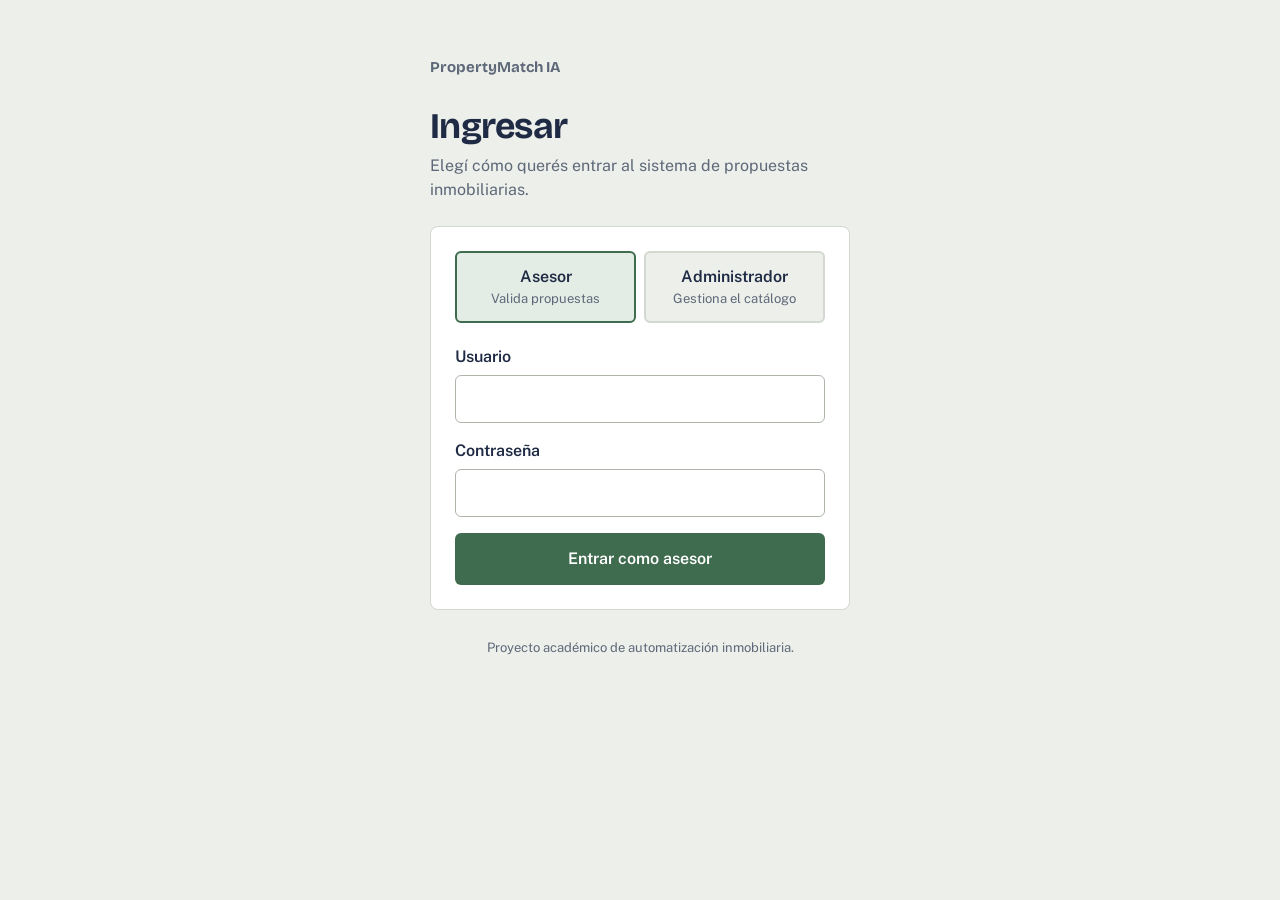
==== admin.html @ c4fa0ded "Login con usuario y contrasena, panel de administrador y asignacion por cercania - index.html: pasa " ====
<!DOCTYPE html>
<html lang="es">
<head>
<meta charset="UTF-8">
<meta name="viewport" content="width=device-width, initial-scale=1">
<title>Administración · PropertyMatch IA</title>
<link rel="preconnect" href="https://fonts.googleapis.com">
<link rel="preconnect" href="https://fonts.gstatic.com" crossorigin>
<link href="https://fonts.googleapis.com/css2?family=Bricolage+Grotesque:opsz,wght@12..96,500;12..96,700&family=Public+Sans:wght@400;500;600&display=swap" rel="stylesheet">
<link rel="stylesheet" href="pm.css">
<style>
  .wrap { max-width: 1040px; margin: 0 auto; padding: 32px 20px 64px; }
  h1 { font-weight: 700; font-size: clamp(28px, 5vw, 36px); letter-spacing: -0.02em; margin: 0 0 20px; }
  h2 { font-weight: 700; font-size: 20px; margin: 0 0 4px; }
  .sub { color: var(--muted); font-size: 14px; margin: 0 0 14px; }
  section { margin: 36px 0 0; }

  .resumen { display: grid; grid-template-columns: repeat(auto-fit, minmax(150px, 1fr)); gap: 12px; }
  .dato { background: var(--paper); border: 1px solid var(--line); border-radius: 8px; padding: 14px 16px; }
  .dato strong { display: block; font-family: var(--display); font-size: 28px; line-height: 1.1; }
  .dato span { color: var(--muted); font-size: 14px; }
  .dato.alerta { border-color: #E8D28A; background: var(--warn-soft); }

  .tabla-wrap { background: var(--paper); border: 1px solid var(--line); border-radius: 8px; overflow-x: auto; }
  table { width: 100%; border-collapse: collapse; font-size: 14px; min-width: 640px; }
  th, td { padding: 10px 12px; text-align: left; border-bottom: 1px solid var(--line); vertical-align: middle; }
  th { font-weight: 600; color: var(--muted); background: #F7F8F6; font-size: 13px; }
  tr:last-child td { border-bottom: 0; }
  td.num, th.num { text-align: right; white-space: nowrap; }
  td select { padding: 7px 8px; min-width: 150px; }
  .tag { display: inline-block; font-size: 12px; font-weight: 600; padding: 2px 8px; border-radius: 4px; background: #E8ECF5; color: #34416B; }
  .tag.off { background: var(--no-soft); color: var(--no); }
  .tag.sin { background: var(--warn-soft); color: #7A5B00; }
  .traspaso { display: flex; gap: 6px; align-items: center; }
  .vacio { padding: 22px; color: var(--muted); text-align: center; }

  details.nueva { background: var(--paper); border: 1px solid var(--line); border-radius: 8px; padding: 0; margin: 0 0 14px; }
  details.nueva > summary { padding: 14px 16px; cursor: pointer; font-weight: 600; }
  details.nueva form { padding: 4px 16px 18px; }
  .grid { display: grid; grid-template-columns: repeat(auto-fit, minmax(190px, 1fr)); gap: 14px; margin: 0 0 14px; }
  .grid .ancho { grid-column: 1 / -1; }
  .chk { display: flex; gap: 20px; flex-wrap: wrap; margin: 0 0 16px; }
  .chk label { display: flex; gap: 8px; align-items: center; font-weight: 500; margin: 0; }
  .chk input { width: 18px; height: 18px; }
  .acciones-form { display: flex; gap: 10px; align-items: center; flex-wrap: wrap; }

  dialog { border: 1px solid var(--line); border-radius: 10px; padding: 22px; width: min(420px, 92vw); color: var(--ink); background: var(--paper); }
  dialog::backdrop { background: rgba(31,42,68,.45); }
  dialog h3 { font-size: 20px; margin: 0 0 4px; }
  dialog .campo { margin: 14px 0; }
  dialog .acciones-form { justify-content: flex-end; margin-top: 18px; }
  .barra { height: 8px; border-radius: 4px; background: var(--line); overflow: hidden; min-width: 70px; margin-top: 4px; }
  .barra > i { display: block; height: 100%; background: var(--ok); }
  .pct { font-weight: 700; font-family: var(--display); font-size: 16px; }
  .nota { font-size: 13px; color: var(--muted); margin: 10px 2px 0; }
  tr.inactivo td { opacity: .6; }
  tr.inactivo td:last-child, tr.inactivo td.cuenta { opacity: 1; }
  .estado-clave { font-size: 12px; font-weight: 600; padding: 2px 8px; border-radius: 4px; }
  .estado-clave.si { background: var(--ok-soft); color: var(--ok); }
  .estado-clave.no { background: var(--warn-soft); color: #7A5B00; }
  .toast { position: fixed; left: 50%; bottom: 24px; transform: translateX(-50%); max-width: 90vw; z-index: 5; box-shadow: 0 4px 16px rgba(0,0,0,.15); margin: 0; }
</style>
</head>
<body>
<main class="wrap">
  <header class="topbar">
    <p class="brand">PropertyMatch · Administración</p>
    <div class="who"><span id="quien"></span><button id="miClave" class="link-btn" type="button">Cambiar mi contraseña</button><button id="salir" class="link-btn" type="button">Cerrar sesión</button></div>
  </header>
  <div id="demoNote" class="demo" hidden>Modo demo: los cambios se guardan solo en esta pestaña, no en la base real.</div>

  <h1>Panel de administración</h1>
  <p id="cargando" class="sub">Cargando datos…</p>
  <p id="fallo" class="msg err" hidden></p>

  <div id="contenido" hidden>
    <div class="resumen" id="resumen"></div>

    <section>
      <h2>Asesores</h2>
      <p class="sub">Cuántas propiedades y clientes tiene cada uno, su acceso al sistema y la opción de pasar toda su cartera a otro asesor. Toda propiedad tiene que tener un asesor.</p>
      <details class="nueva" id="nuevoAsesor">
        <summary>+ Dar de alta un asesor</summary>
        <form id="formAsesor" novalidate>
          <div class="grid">
            <div><label for="aNombre">Nombre y apellido</label><input type="text" id="aNombre" maxlength="100" required></div>
            <div><label for="aEmail">Email</label><input type="email" id="aEmail" maxlength="160" required></div>
            <div><label for="aTel">Teléfono (opcional)</label><input type="text" id="aTel" maxlength="40"></div>
            <div><label for="aZona">Zona que cubre</label><input type="text" id="aZona" maxlength="100" placeholder="Ej.: Malvín y Buceo" required></div>
            <div><label for="aUsuario">Usuario</label><input type="text" id="aUsuario" maxlength="40" autocapitalize="none" spellcheck="false" required></div>
            <div><label for="aClave">Contraseña inicial</label><input type="password" id="aClave" autocomplete="new-password" minlength="8" required></div>
          </div>
          <p class="nota" style="margin:0 0 14px">La zona se usa para asignarle propiedades por cercanía. La contraseña tiene al menos 8 caracteres; la persona puede pedir que se la cambien.</p>
          <div class="acciones-form">
            <button type="submit" class="btn-ok">Dar de alta</button>
            <span id="errAsesor" class="msg err" role="alert" hidden></span>
          </div>
        </form>
      </details>

      <div class="tabla-wrap"><table>
        <thead><tr><th>Asesor</th><th>Zona</th><th class="num">Propiedades</th><th class="num">Clientes</th><th>Acceso</th><th>Pasar propiedades a</th><th>Cuenta</th></tr></thead>
        <tbody id="tAsesores"></tbody>
      </table></div>
    </section>

    <section>
      <h2>Rendimiento de los asesores</h2>
      <p class="sub">Para ver quién cierra mejor, no solo quién manda más propuestas.</p>
      <div class="tabla-wrap"><table>
        <thead><tr><th>Asesor</th><th class="num">Clientes</th><th class="num">Pendientes</th><th class="num">Aprobadas</th><th class="num">Rechazadas</th><th>Tasa de aprobación</th><th>Aciertos de la IA</th><th class="num">Agregadas por el asesor</th></tr></thead>
        <tbody id="tRend"></tbody>
      </table></div>
      <p class="nota"><strong>Tasa de aprobación:</strong> propuestas aprobadas sobre las ya resueltas (aprobadas + rechazadas). <strong>Aciertos de la IA:</strong> de las propiedades que sugirió la IA, cuántas el asesor dejó en la propuesta. <strong>Agregadas:</strong> propiedades que el asesor sumó por su cuenta. Se completan a medida que los asesores resuelven propuestas.</p>
    </section>

    <section>
      <h2>Propiedades</h2>
      <p class="sub">Cargá nuevas, cambiá su asesor, marcalas como no disponibles o eliminalas. Si no elegís asesor al cargar, se asigna al de la zona más cercana.</p>

      <details class="nueva" id="nueva">
        <summary>+ Agregar propiedad</summary>
        <form id="formNueva" novalidate>
          <div class="grid">
            <div class="ancho"><label for="fTitulo">Título</label><input type="text" id="fTitulo" maxlength="140" required></div>
            <div><label for="fTipo">Tipo</label>
              <select id="fTipo"><option value="casa">Casa</option><option value="apartamento">Apartamento</option><option value="terreno">Terreno</option></select></div>
            <div><label for="fOp">Operación</label>
              <select id="fOp"><option value="venta">Venta</option><option value="alquiler">Alquiler</option></select></div>
            <div><label for="fPrecio">Precio</label><input type="number" id="fPrecio" min="1" step="any" required></div>
            <div><label for="fMoneda">Moneda</label>
              <select id="fMoneda"><option>USD</option><option>UYU</option></select></div>
            <div><label for="fZona">Zona / barrio</label><input type="text" id="fZona" maxlength="80" required></div>
            <div><label for="fDorm">Dormitorios</label><input type="number" id="fDorm" min="0" step="1" value="1"></div>
            <div><label for="fBanos">Baños</label><input type="number" id="fBanos" min="0" step="1" value="1"></div>
            <div><label for="fSup">Superficie (m²)</label><input type="number" id="fSup" min="0" step="any"></div>
            <div><label for="fAsesor">Asesor asignado</label><select id="fAsesor"></select></div>
            <div class="ancho"><label for="fUrl">Enlace de la publicación (opcional)</label><input type="url" id="fUrl" placeholder="https://"></div>
            <div class="ancho"><label for="fDesc">Descripción</label><textarea id="fDesc" maxlength="600"></textarea></div>
          </div>
          <div class="chk">
            <label><input type="checkbox" id="fGarage"> Garage</label>
            <label><input type="checkbox" id="fMascotas"> Acepta mascotas</label>
            <label><input type="checkbox" id="fDisp" checked> Disponible</label>
          </div>
          <div class="acciones-form">
            <button type="submit" class="btn-ok">Guardar propiedad</button>
            <span id="errNueva" class="msg err" role="alert" hidden></span>
          </div>
        </form>
      </details>

      <div class="tabla-wrap"><table>
        <thead><tr><th class="num">ID</th><th>Propiedad</th><th>Operación</th><th class="num">Precio</th><th>Disponible</th><th>Asesor</th><th></th></tr></thead>
        <tbody id="tProps"></tbody>
      </table></div>
    </section>
  </div>
</main>
<dialog id="dlgClave">
  <form id="formClave" method="dialog" novalidate>
    <h3 id="dlgTitulo">Definir contraseña</h3>
    <p class="sub" id="dlgSub" style="margin:0"></p>
    <div class="campo" id="campoActual" hidden>
      <label for="cActual">Contraseña actual</label>
      <input type="password" id="cActual" autocomplete="current-password">
    </div>
    <div class="campo">
      <label for="cNueva">Contraseña nueva</label>
      <input type="password" id="cNueva" autocomplete="new-password" minlength="8">
      <p class="sub" style="margin:6px 0 0">Mínimo 8 caracteres.</p>
    </div>
    <p id="errClave" class="msg err" role="alert" hidden></p>
    <div class="acciones-form">
      <button type="button" class="btn-line" id="cCancelar">Cancelar</button>
      <button type="submit" class="btn-ok" id="cGuardar">Guardar</button>
    </div>
  </form>
</dialog>
<p id="toast" class="msg ok toast" role="status" hidden></p>

<script src="auth.js"></script>
<script>
const sesion = PM.require("administrador");
const $ = id => document.getElementById(id);
let asesores = [], propiedades = [], rendimiento = [];

const esc = s => String(s ?? "").replace(/[&<>"']/g, c => ({ "&":"&amp;", "<":"&lt;", ">":"&gt;", '"':"&quot;", "'":"&#39;" }[c]));
const dinero = (v, m) => `${m || "USD"} ${Number(v).toLocaleString("es-UY")}`;

let tToast;
function aviso(texto, esError) {
  const t = $("toast");
  t.textContent = texto;
  t.className = "msg toast " + (esError ? "err" : "ok");
  t.hidden = false;
  clearTimeout(tToast);
  tToast = setTimeout(() => { t.hidden = true; }, 3200);
}

async function accion(nombre, datos, mensajeOk) {
  const r = await PM.api(nombre, datos);
  if (!r.ok) { aviso(r.error || "No se pudo completar la acción.", true); return null; }
  if (mensajeOk) aviso(mensajeOk);
  return r;
}

/* ---------- Pintar ---------- */
function opcionesAsesor(seleccionado, automatico = false) {
  const lista = asesores.filter(a => a.activo || a.id === seleccionado).map(a =>
    `<option value="${a.id}" ${a.id === seleccionado ? "selected" : ""}>${esc(a.nombre)}${a.activo ? "" : " (inactivo)"}</option>`).join("");
  return (automatico ? `<option value="" selected>Automático (zona más cercana)</option>` : "") + lista;
}

function pintar() {
  const sinClave = asesores.filter(a => !a.tiene_clave).length;
  $("resumen").innerHTML = `
    <div class="dato"><strong>${propiedades.length}</strong><span>propiedades</span></div>
    <div class="dato"><strong>${propiedades.filter(p => p.disponible).length}</strong><span>disponibles</span></div>
    <div class="dato"><strong>${asesores.length}</strong><span>asesores</span></div>
    <div class="dato ${sinClave ? "alerta" : ""}"><strong>${sinClave}</strong><span>asesores sin contraseña</span></div>`;

  $("tAsesores").innerHTML = asesores.map(a => `
    <tr class="${a.activo ? "" : "inactivo"}">
      <td><strong>${esc(a.nombre)}</strong><br><span class="sub" style="margin:0">Usuario: ${esc(a.usuario || "—")}</span></td>
      <td>${esc(a.zona || "—")}</td>
      <td class="num"><strong>${a.propiedades_asignadas}</strong></td>
      <td class="num">${a.clientes_asignados}</td>
      <td>
        <span class="estado-clave ${a.tiene_clave ? "si" : "no"}">${a.tiene_clave ? "Contraseña definida" : "Pendiente"}</span><br>
        <button class="link-btn" data-clave="${a.id}">${a.tiene_clave ? "Cambiar contraseña" : "Definir contraseña"}</button>
      </td>
      <td>
        <div class="traspaso">
          <select data-traspaso-a="${a.id}" aria-label="Pasar las propiedades de ${esc(a.nombre)} a">
            <option value="">Elegir asesor…</option>
            ${asesores.filter(x => x.id !== a.id).map(x => `<option value="${x.id}">${esc(x.nombre)}</option>`).join("")}
          </select>
          <button class="btn-line btn-sm" data-traspasar="${a.id}" ${a.propiedades_asignadas ? "" : "disabled"}>Pasar</button>
        </div>
      </td>
      <td class="cuenta">
        <span class="estado-clave ${a.activo ? "si" : "no"}">${a.activo ? "Activo" : "De baja"}</span><br>
        ${a.activo
          ? `<button class="btn-no btn-sm" data-baja="${a.id}" style="margin-top:6px">Dar de baja</button>`
          : `<button class="btn-line btn-sm" data-reactivar="${a.id}" style="margin-top:6px">Reactivar</button>`}
      </td>
    </tr>`).join("") || `<tr><td colspan="7" class="vacio">No hay asesores cargados.</td></tr>`;

  const fmt = v => (v === null || v === undefined ? "—" : v + "%");
  const barra = v => (v === null || v === undefined ? "" : `<div class="barra" aria-hidden="true"><i style="width:${v}%"></i></div>`);
  $("tRend").innerHTML = rendimiento.map(r => `
    <tr class="${r.activo ? "" : "inactivo"}">
      <td><strong>${esc(r.nombre)}</strong>${r.activo ? "" : ' <span class="tag off">de baja</span>'}</td>
      <td class="num">${r.clientes}</td>
      <td class="num">${r.pendientes}</td>
      <td class="num">${r.aprobados}</td>
      <td class="num">${r.rechazados}</td>
      <td><span class="pct">${fmt(r.tasa_aprobacion)}</span>${barra(r.tasa_aprobacion)}</td>
      <td><span class="pct">${fmt(r.aciertos_ia)}</span> <span class="sub" style="margin:0">(${r.sugeridas_aprobadas} de ${r.sugeridas_ia})</span>${barra(r.aciertos_ia)}</td>
      <td class="num">${r.agregadas_por_asesor}</td>
    </tr>`).join("") || `<tr><td colspan="8" class="vacio">Todavía no hay datos.</td></tr>`;

  $("tProps").innerHTML = propiedades.map(p => `
    <tr>
      <td class="num">${p.id}</td>
      <td><strong>${esc(p.titulo)}</strong><br><span class="sub" style="margin:0">${esc(p.ubicacion)} · ${esc(p.tipo_propiedad)} · ${p.dormitorios} dorm.</span></td>
      <td><span class="tag">${esc(p.tipo_operacion)}</span></td>
      <td class="num">${esc(dinero(p.precio, p.moneda))}</td>
      <td><label style="margin:0;font-weight:500;display:flex;gap:6px;align-items:center">
        <input type="checkbox" data-disp="${p.id}" ${p.disponible ? "checked" : ""} aria-label="Disponible">
        <span class="tag ${p.disponible ? "" : "off"}">${p.disponible ? "Sí" : "No"}</span></label></td>
      <td><select data-asesor="${p.id}" aria-label="Asesor de la propiedad ${p.id}">${opcionesAsesor(p.asesor_id)}</select></td>
      <td class="num"><button class="btn-no btn-sm" data-eliminar="${p.id}">Eliminar</button></td>
    </tr>`).join("") || `<tr><td colspan="7" class="vacio">No hay propiedades cargadas.</td></tr>`;

  $("fAsesor").innerHTML = opcionesAsesor(null, true);
}

async function cargar() {
  const [r, rend] = await Promise.all([PM.api("listar"), PM.api("rendimiento")]);
  $("cargando").hidden = true;
  if (!r.ok) {
    $("fallo").textContent = r.error || "No se pudieron cargar los datos.";
    $("fallo").hidden = false;
    return;
  }
  asesores = r.asesores; propiedades = r.propiedades;
  rendimiento = rend.ok ? rend.asesores : [];
  $("contenido").hidden = false;
  pintar();
}

/* ---------- Acciones de la tabla ---------- */
document.addEventListener("change", async e => {
  const t = e.target;
  if (t.dataset.asesor) {
    const id = Number(t.dataset.asesor);
    if (await accion("reasignar", { id, asesor_id: Number(t.value) }, "Asesor actualizado.")) await cargar();
  }
  if (t.dataset.disp) {
    const id = Number(t.dataset.disp);
    if (await accion("disponibilidad", { id, disponible: t.checked }, t.checked ? "Marcada como disponible." : "Marcada como no disponible.")) await cargar();
  }
});

document.addEventListener("click", async e => {
  const b = e.target.closest("button");
  if (!b) return;
  if (b.dataset.eliminar) {
    const id = Number(b.dataset.eliminar);
    const p = propiedades.find(x => x.id === id);
    if (!confirm(`¿Eliminar «${p ? p.titulo : "esta propiedad"}»?\n\nTambién se borra de las propuestas que ya la incluían. No se puede deshacer.`)) return;
    if (await accion("eliminar_propiedad", { id }, "Propiedad eliminada.")) await cargar();
  }
  if (b.dataset.baja) {
    const a = asesores.find(x => x.id === Number(b.dataset.baja));
    const n = a.propiedades_asignadas;
    if (!confirm(`¿Dar de baja a ${a.nombre}?\n\n` +
      (n ? `Sus ${n} propiedades pasan automáticamente a los otros asesores, según la zona más cercana, y sus clientes pendientes también. ` : "") +
      `No podrá entrar al sistema. Su historial se conserva y se puede reactivar.`)) return;
    const r = await accion("baja_asesor", { id: a.id });
    if (r) { aviso(`${a.nombre} quedó de baja. Se reasignaron ${r.propiedades_movidas} propiedades y ${r.clientes_movidos} clientes pendientes.`); await cargar(); }
  }
  if (b.dataset.reactivar) {
    if (await accion("reactivar_asesor", { id: Number(b.dataset.reactivar) }, "Asesor reactivado.")) await cargar();
  }
  if (b.dataset.clave) {
    const a = asesores.find(x => x.id === Number(b.dataset.clave));
    abrirClave({ id: a.id, titulo: `Contraseña de ${a.nombre}`, sub: `Usuario: ${a.usuario}. La persona la usa para entrar como asesor.`, propia: false });
  }
  if (b.dataset.traspasar) {
    const de = Number(b.dataset.traspasar);
    const sel = document.querySelector(`[data-traspaso-a="${de}"]`);
    if (!sel.value) return aviso("Elegí a qué asesor pasar las propiedades.", true);
    const de_a = asesores.find(a => a.id === de), a_a = asesores.find(a => a.id === Number(sel.value));
    if (!confirm(`¿Pasar todas las propiedades de ${de_a.nombre} a ${a_a.nombre}?`)) return;
    const r = await accion("traspasar", { de, a: Number(sel.value) });
    if (r) { aviso(`Se pasaron ${r.movidas} propiedades a ${a_a.nombre}.`); await cargar(); }
  }
});

/* ---------- Alta de propiedad ---------- */
$("formNueva").addEventListener("submit", async e => {
  e.preventDefault();
  const err = $("errNueva");
  err.hidden = true;
  const datos = {
    titulo: $("fTitulo").value.trim(),
    tipo_propiedad: $("fTipo").value,
    tipo_operacion: $("fOp").value,
    precio: Number($("fPrecio").value),
    moneda: $("fMoneda").value,
    ubicacion: $("fZona").value.trim(),
    dormitorios: Number($("fDorm").value || 0),
    banos: Number($("fBanos").value || 0),
    superficie: Number($("fSup").value || 0),
    garage: $("fGarage").checked,
    mascotas: $("fMascotas").checked,
    disponible: $("fDisp").checked,
    descripcion: $("fDesc").value.trim(),
    url: $("fUrl").value.trim(),
    asesor_id: $("fAsesor").value === "" ? null : Number($("fAsesor").value)
  };
  const falta = !datos.titulo ? "Falta el título." : !(datos.precio > 0) ? "Ingresá un precio mayor a cero." : !datos.ubicacion ? "Falta la zona." : "";
  if (falta) { err.textContent = falta; err.hidden = false; return; }
  const boton = e.target.querySelector("button[type=submit]");
  boton.disabled = true;
  const r = await PM.api("crear_propiedad", datos);
  boton.disabled = false;
  if (!r.ok) { err.textContent = r.error || "No se pudo guardar."; err.hidden = false; return; }
  e.target.reset();
  $("fDisp").checked = true;
  $("nueva").open = false;
  const quien = asesores.find(a => a.id === r.propiedad.asesor_id);
  aviso(`Propiedad guardada y asignada a ${quien ? quien.nombre : "un asesor"} (${r.asignacion}).`);
  await cargar();
});

/* ---------- Alta de asesor ---------- */
$("formAsesor").addEventListener("submit", async e => {
  e.preventDefault();
  const err = $("errAsesor");
  err.hidden = true;
  const datos = {
    nombre: $("aNombre").value.trim(), email: $("aEmail").value.trim(), telefono: $("aTel").value.trim(),
    zona: $("aZona").value.trim(), usuario: $("aUsuario").value.trim().toLowerCase(), password: $("aClave").value
  };
  const boton = e.target.querySelector("button[type=submit]");
  boton.disabled = true;
  const r = await PM.api("crear_asesor", datos);
  boton.disabled = false;
  if (!r.ok) { err.textContent = r.error || "No se pudo dar de alta."; err.hidden = false; return; }
  e.target.reset();
  $("nuevoAsesor").open = false;
  aviso(`${r.asesor.nombre} ya puede entrar con el usuario ${r.asesor.usuario}.`);
  await cargar();
});

/* ---------- Contraseñas ---------- */
let destinoClave = null;
function abrirClave(cfg) {
  destinoClave = cfg;
  $("dlgTitulo").textContent = cfg.titulo;
  $("dlgSub").textContent = cfg.sub || "";
  $("campoActual").hidden = !cfg.propia;
  $("cActual").value = ""; $("cNueva").value = "";
  $("errClave").hidden = true;
  $("dlgClave").showModal();
  (cfg.propia ? $("cActual") : $("cNueva")).focus();
}
$("cCancelar").addEventListener("click", () => $("dlgClave").close());
$("formClave").addEventListener("submit", async e => {
  e.preventDefault();
  const nueva = $("cNueva").value;
  const err = t => { $("errClave").textContent = t; $("errClave").hidden = false; };
  if (nueva.length < 8) return err("La contraseña debe tener al menos 8 caracteres.");
  $("cGuardar").disabled = true;
  const r = destinoClave.propia
    ? await PM.api("cambiar_mi_password", { actual: $("cActual").value, nueva })
    : await PM.api("definir_password", { id: destinoClave.id, password: nueva });
  $("cGuardar").disabled = false;
  if (!r.ok) return err(r.error || "No se pudo guardar.");
  $("dlgClave").close();
  aviso("Contraseña guardada.");
  if (!destinoClave.propia) await cargar();
});
$("miClave").addEventListener("click", () =>
  abrirClave({ titulo: "Cambiar mi contraseña", sub: "Es la del usuario administrador.", propia: true }));

/* ---------- Sesión ---------- */
if (sesion) {
  $("quien").textContent = sesion.nombre;
  if (sesion.demo) $("demoNote").hidden = false;
  $("salir").addEventListener("click", () => { PM.clear(); location.replace("index.html"); });
  cargar();
}
</script>
</body>
</html>
---- pm.css ----
/* Estilos compartidos de index.html (login) y admin.html */
:root {
  --ink: #1F2A44; --muted: #5E6878; --paper: #FFFFFF; --ground: #ECEFEA; --line: #D3D8D0;
  --ok: #3F6B4F; --ok-soft: #E3EDE5; --no: #9A3B32; --no-soft: #F5E4E1; --warn-soft: #FFF4D6;
  --display: "Bricolage Grotesque", "Segoe UI", system-ui, sans-serif;
  --body: "Public Sans", "Segoe UI", system-ui, sans-serif;
}
*, *::before, *::after { box-sizing: border-box; }
html, body { margin: 0; }
body { background: var(--ground); color: var(--ink); font-family: var(--body); font-size: 16px; line-height: 1.5; -webkit-font-smoothing: antialiased; }
[hidden] { display: none !important; }
h1, h2, h3 { font-family: var(--display); margin: 0; }
a { color: var(--ink); }

.topbar { display: flex; justify-content: space-between; align-items: center; gap: 12px; flex-wrap: wrap; margin: 0 0 28px; }
.brand { font-family: var(--display); font-weight: 700; font-size: 15px; color: var(--muted); margin: 0; }
.who { font-size: 14px; color: var(--muted); display: flex; gap: 12px; align-items: center; }

button, .btn {
  font: inherit; font-weight: 600; border-radius: 6px; padding: 12px 18px; cursor: pointer;
  border: 2px solid transparent; background: var(--paper); color: var(--ink);
}
.btn-ok { background: var(--ok); color: #fff; }
.btn-line { border-color: var(--line); }
.btn-no { color: var(--no); border-color: var(--no); background: var(--paper); }
.btn-sm { padding: 6px 10px; font-size: 14px; }
.link-btn { background: none; border: 0; padding: 0; text-decoration: underline; font-size: 14px; }
button:disabled { opacity: .45; cursor: not-allowed; }
button:focus-visible, input:focus-visible, select:focus-visible, textarea:focus-visible, a:focus-visible {
  outline: 3px solid #7FA8E8; outline-offset: 2px;
}

label { display: block; font-weight: 600; margin: 0 0 6px; }
input[type=text], input[type=email], input[type=password], input[type=number], input[type=url], select, textarea {
  width: 100%; font: inherit; color: var(--ink); background: var(--paper);
  border: 1px solid #AEB6AC; border-radius: 6px; padding: 11px 12px;
}
textarea { min-height: 84px; resize: vertical; }

.msg { border-radius: 6px; padding: 10px 12px; font-size: 14px; margin: 14px 0 0; }
.msg.err { background: var(--no-soft); border: 1px solid var(--no); color: var(--no); }
.msg.ok { background: var(--ok-soft); border: 1px solid var(--ok); color: var(--ok); }
.demo { font-size: 13px; background: var(--warn-soft); border: 1px solid #E8D28A; border-radius: 6px; padding: 8px 12px; margin: 0 0 20px; }
@media (prefers-reduced-motion: reduce) { * { transition: none !important; } }
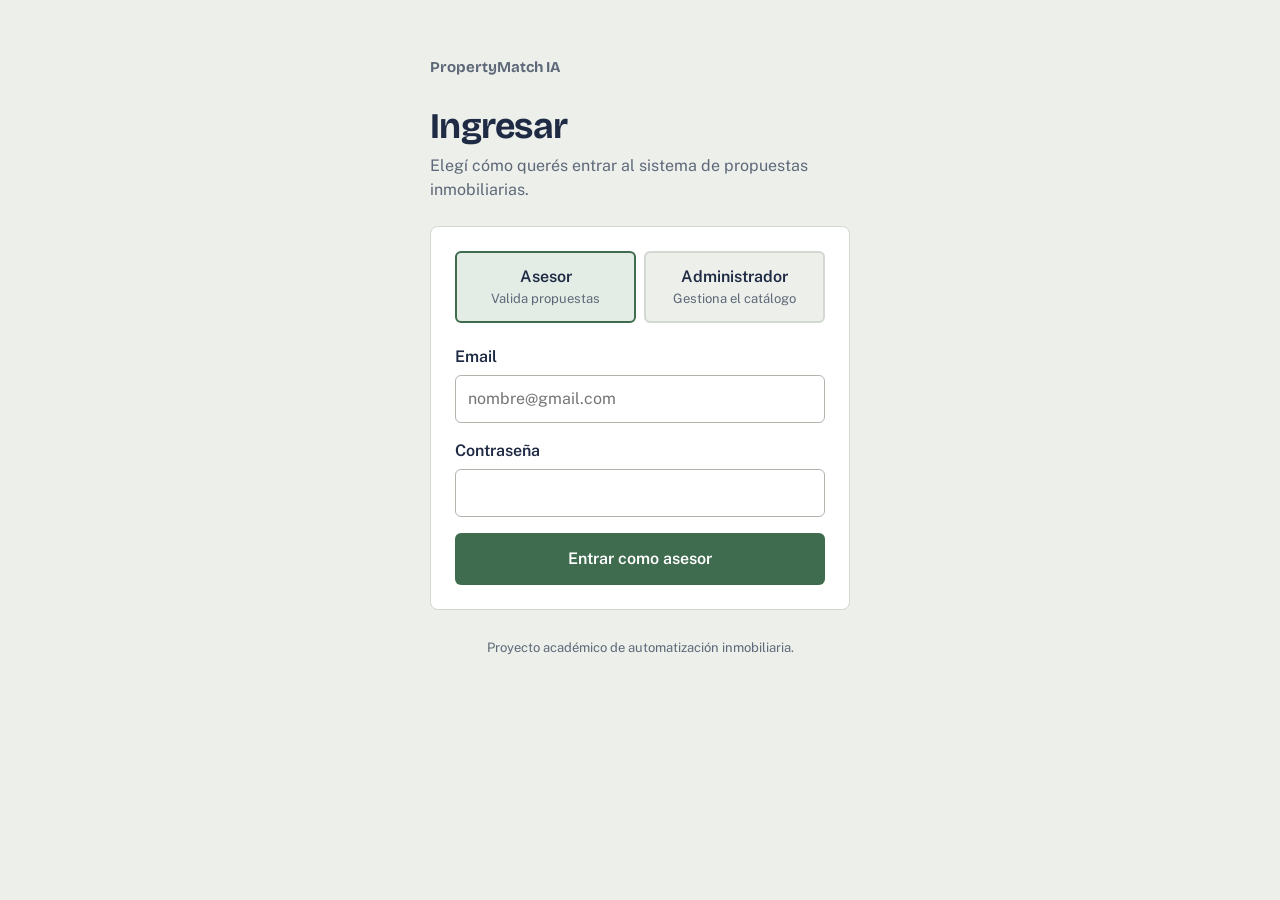
==== commit 78ec9168: "Login de asesores con email y contrasena; asesores = integrantes del grupo - api/admin.js: el asesor" ====
--- a/admin.html
+++ b/admin.html
@@ -53,6 +53,9 @@
   .barra > i { display: block; height: 100%; background: var(--ok); }
   .pct { font-weight: 700; font-family: var(--display); font-size: 16px; }
   .nota { font-size: 13px; color: var(--muted); margin: 10px 2px 0; }
+  .enlace-dash { display: flex; justify-content: space-between; align-items: center; gap: 12px; text-decoration: none;
+    background: var(--paper); border: 1px solid var(--line); border-left: 6px solid var(--ok); border-radius: 8px; padding: 16px 20px; }
+  .enlace-dash:hover { background: #F7F8F6; }
   tr.inactivo td { opacity: .6; }
   tr.inactivo td:last-child, tr.inactivo td.cuenta { opacity: 1; }
   .estado-clave { font-size: 12px; font-weight: 600; padding: 2px 8px; border-radius: 4px; }
@@ -65,7 +68,7 @@
 <main class="wrap">
   <header class="topbar">
     <p class="brand">PropertyMatch · Administración</p>
-    <div class="who"><span id="quien"></span><button id="miClave" class="link-btn" type="button">Cambiar mi contraseña</button><button id="salir" class="link-btn" type="button">Cerrar sesión</button></div>
+    <div class="who"><span id="quien"></span><a class="link-btn" href="dashboard.html">Dashboard</a><button id="miClave" class="link-btn" type="button">Cambiar mi contraseña</button><button id="salir" class="link-btn" type="button">Cerrar sesión</button></div>
   </header>
   <div id="demoNote" class="demo" hidden>Modo demo: los cambios se guardan solo en esta pestaña, no en la base real.</div>
 
@@ -87,10 +90,9 @@
             <div><label for="aEmail">Email</label><input type="email" id="aEmail" maxlength="160" required></div>
             <div><label for="aTel">Teléfono (opcional)</label><input type="text" id="aTel" maxlength="40"></div>
             <div><label for="aZona">Zona que cubre</label><input type="text" id="aZona" maxlength="100" placeholder="Ej.: Malvín y Buceo" required></div>
-            <div><label for="aUsuario">Usuario</label><input type="text" id="aUsuario" maxlength="40" autocapitalize="none" spellcheck="false" required></div>
             <div><label for="aClave">Contraseña inicial</label><input type="password" id="aClave" autocomplete="new-password" minlength="8" required></div>
           </div>
-          <p class="nota" style="margin:0 0 14px">La zona se usa para asignarle propiedades por cercanía. La contraseña tiene al menos 8 caracteres; la persona puede pedir que se la cambien.</p>
+          <p class="nota" style="margin:0 0 14px">La persona entra con su email. La zona se usa para asignarle propiedades por cercanía. La contraseña tiene al menos 8 caracteres.</p>
           <div class="acciones-form">
             <button type="submit" class="btn-ok">Dar de alta</button>
             <span id="errAsesor" class="msg err" role="alert" hidden></span>
@@ -105,13 +107,10 @@
     </section>
 
     <section>
-      <h2>Rendimiento de los asesores</h2>
-      <p class="sub">Para ver quién cierra mejor, no solo quién manda más propuestas.</p>
-      <div class="tabla-wrap"><table>
-        <thead><tr><th>Asesor</th><th class="num">Clientes</th><th class="num">Pendientes</th><th class="num">Aprobadas</th><th class="num">Rechazadas</th><th>Tasa de aprobación</th><th>Aciertos de la IA</th><th class="num">Agregadas por el asesor</th></tr></thead>
-        <tbody id="tRend"></tbody>
-      </table></div>
-      <p class="nota"><strong>Tasa de aprobación:</strong> propuestas aprobadas sobre las ya resueltas (aprobadas + rechazadas). <strong>Aciertos de la IA:</strong> de las propiedades que sugirió la IA, cuántas el asesor dejó en la propuesta. <strong>Agregadas:</strong> propiedades que el asesor sumó por su cuenta. Se completan a medida que los asesores resuelven propuestas.</p>
+      <a class="enlace-dash" href="dashboard.html">
+        <span><strong>Dashboard</strong><br><span class="sub" style="margin:0">Gráficos y filtros: propiedades, clientes y rendimiento de cada asesor.</span></span>
+        <span aria-hidden="true">Abrir →</span>
+      </a>
     </section>
 
     <section>
@@ -183,7 +182,7 @@
 <script>
 const sesion = PM.require("administrador");
 const $ = id => document.getElementById(id);
-let asesores = [], propiedades = [], rendimiento = [];
+let asesores = [], propiedades = [];
 
 const esc = s => String(s ?? "").replace(/[&<>"']/g, c => ({ "&":"&amp;", "<":"&lt;", ">":"&gt;", '"':"&quot;", "'":"&#39;" }[c]));
 const dinero = (v, m) => `${m || "USD"} ${Number(v).toLocaleString("es-UY")}`;
@@ -222,7 +221,7 @@
 
   $("tAsesores").innerHTML = asesores.map(a => `
     <tr class="${a.activo ? "" : "inactivo"}">
-      <td><strong>${esc(a.nombre)}</strong><br><span class="sub" style="margin:0">Usuario: ${esc(a.usuario || "—")}</span></td>
+      <td><strong>${esc(a.nombre)}</strong><br><span class="sub" style="margin:0">Acceso: ${esc(a.usuario || a.email || "—")}</span></td>
       <td>${esc(a.zona || "—")}</td>
       <td class="num"><strong>${a.propiedades_asignadas}</strong></td>
       <td class="num">${a.clientes_asignados}</td>
@@ -247,19 +246,6 @@
       </td>
     </tr>`).join("") || `<tr><td colspan="7" class="vacio">No hay asesores cargados.</td></tr>`;
 
-  const fmt = v => (v === null || v === undefined ? "—" : v + "%");
-  const barra = v => (v === null || v === undefined ? "" : `<div class="barra" aria-hidden="true"><i style="width:${v}%"></i></div>`);
-  $("tRend").innerHTML = rendimiento.map(r => `
-    <tr class="${r.activo ? "" : "inactivo"}">
-      <td><strong>${esc(r.nombre)}</strong>${r.activo ? "" : ' <span class="tag off">de baja</span>'}</td>
-      <td class="num">${r.clientes}</td>
-      <td class="num">${r.pendientes}</td>
-      <td class="num">${r.aprobados}</td>
-      <td class="num">${r.rechazados}</td>
-      <td><span class="pct">${fmt(r.tasa_aprobacion)}</span>${barra(r.tasa_aprobacion)}</td>
-      <td><span class="pct">${fmt(r.aciertos_ia)}</span> <span class="sub" style="margin:0">(${r.sugeridas_aprobadas} de ${r.sugeridas_ia})</span>${barra(r.aciertos_ia)}</td>
-      <td class="num">${r.agregadas_por_asesor}</td>
-    </tr>`).join("") || `<tr><td colspan="8" class="vacio">Todavía no hay datos.</td></tr>`;
 
   $("tProps").innerHTML = propiedades.map(p => `
     <tr>
@@ -278,7 +264,7 @@
 }
 
 async function cargar() {
-  const [r, rend] = await Promise.all([PM.api("listar"), PM.api("rendimiento")]);
+  const r = await PM.api("listar");
   $("cargando").hidden = true;
   if (!r.ok) {
     $("fallo").textContent = r.error || "No se pudieron cargar los datos.";
@@ -286,7 +272,6 @@
     return;
   }
   asesores = r.asesores; propiedades = r.propiedades;
-  rendimiento = rend.ok ? rend.asesores : [];
   $("contenido").hidden = false;
   pintar();
 }
@@ -327,7 +312,7 @@
   }
   if (b.dataset.clave) {
     const a = asesores.find(x => x.id === Number(b.dataset.clave));
-    abrirClave({ id: a.id, titulo: `Contraseña de ${a.nombre}`, sub: `Usuario: ${a.usuario}. La persona la usa para entrar como asesor.`, propia: false });
+    abrirClave({ id: a.id, titulo: `Contraseña de ${a.nombre}`, sub: `Entra con el email ${a.usuario}.`, propia: false });
   }
   if (b.dataset.traspasar) {
     const de = Number(b.dataset.traspasar);
@@ -384,7 +369,7 @@
   err.hidden = true;
   const datos = {
     nombre: $("aNombre").value.trim(), email: $("aEmail").value.trim(), telefono: $("aTel").value.trim(),
-    zona: $("aZona").value.trim(), usuario: $("aUsuario").value.trim().toLowerCase(), password: $("aClave").value
+    zona: $("aZona").value.trim(), password: $("aClave").value
   };
   const boton = e.target.querySelector("button[type=submit]");
   boton.disabled = true;
@@ -393,7 +378,7 @@
   if (!r.ok) { err.textContent = r.error || "No se pudo dar de alta."; err.hidden = false; return; }
   e.target.reset();
   $("nuevoAsesor").open = false;
-  aviso(`${r.asesor.nombre} ya puede entrar con el usuario ${r.asesor.usuario}.`);
+  aviso(`${r.asesor.nombre} ya puede entrar con su email (${r.asesor.usuario}).`);
   await cargar();
 });
 
